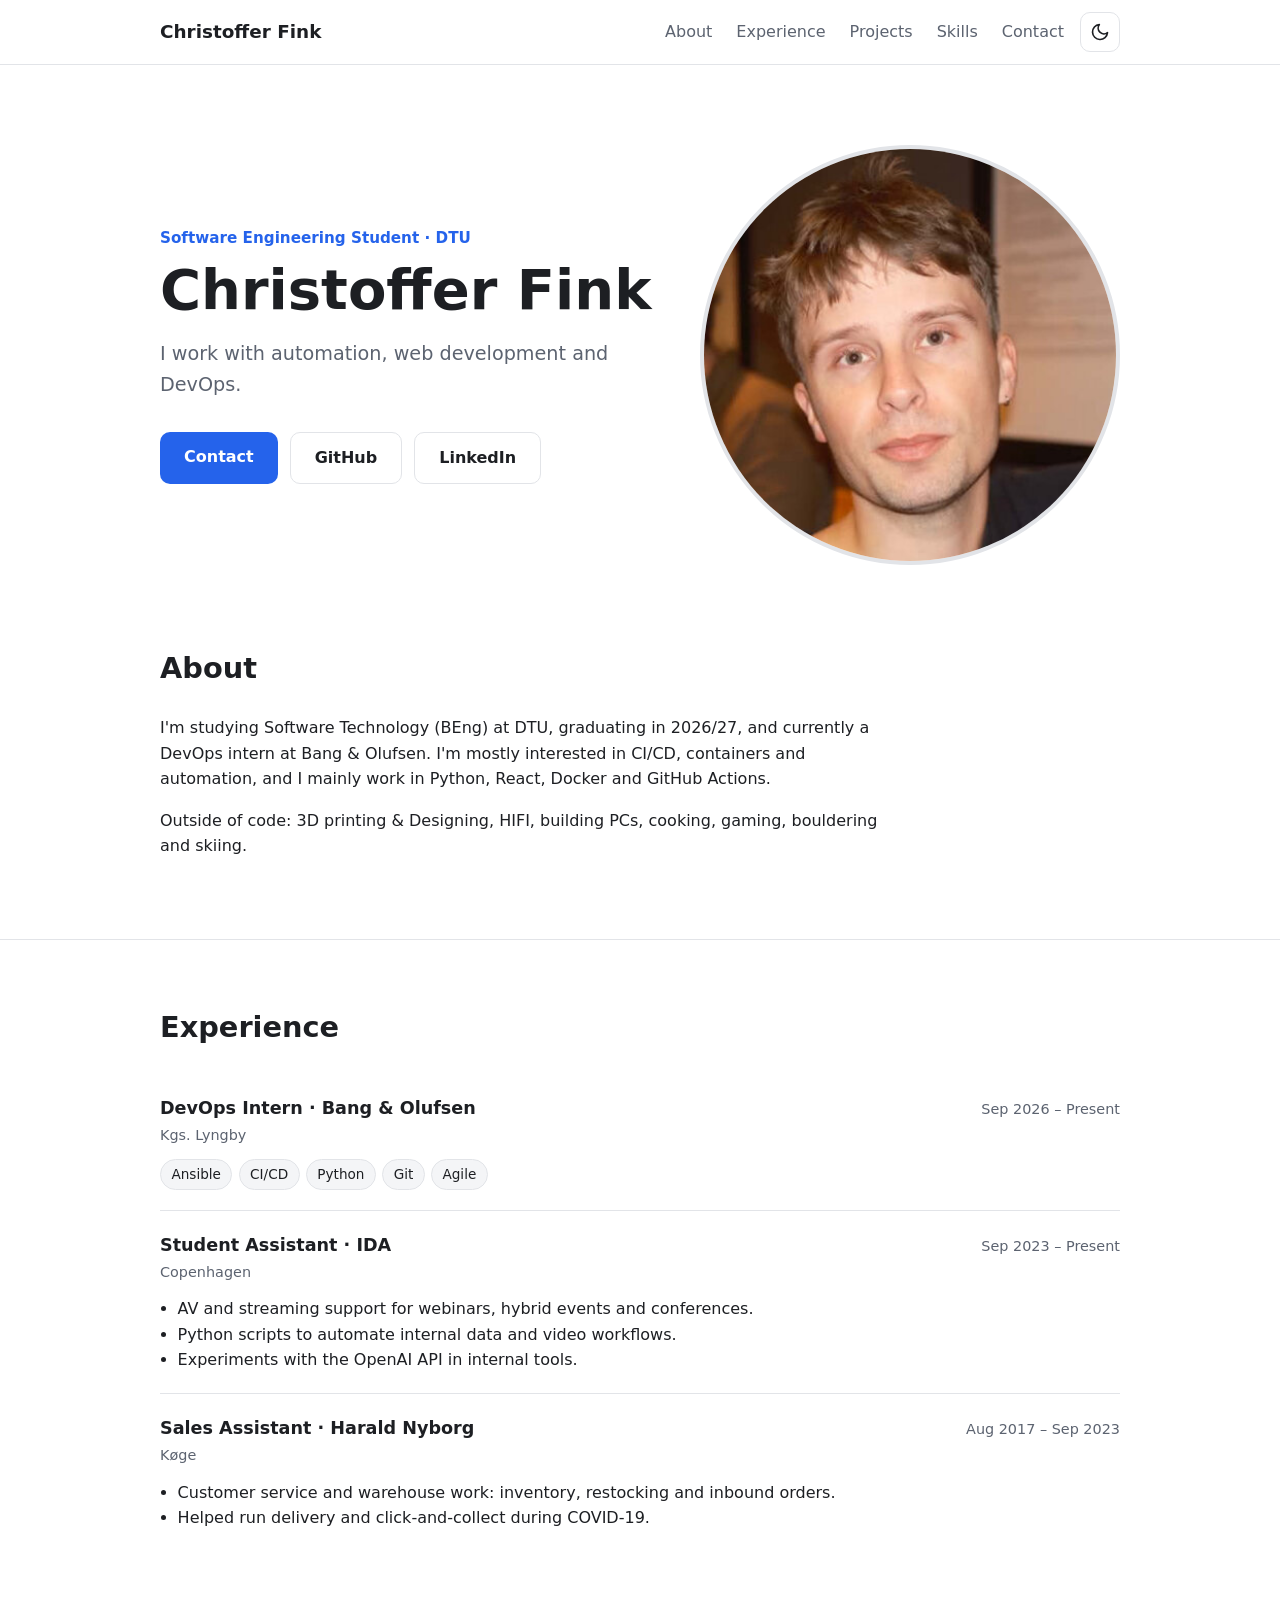
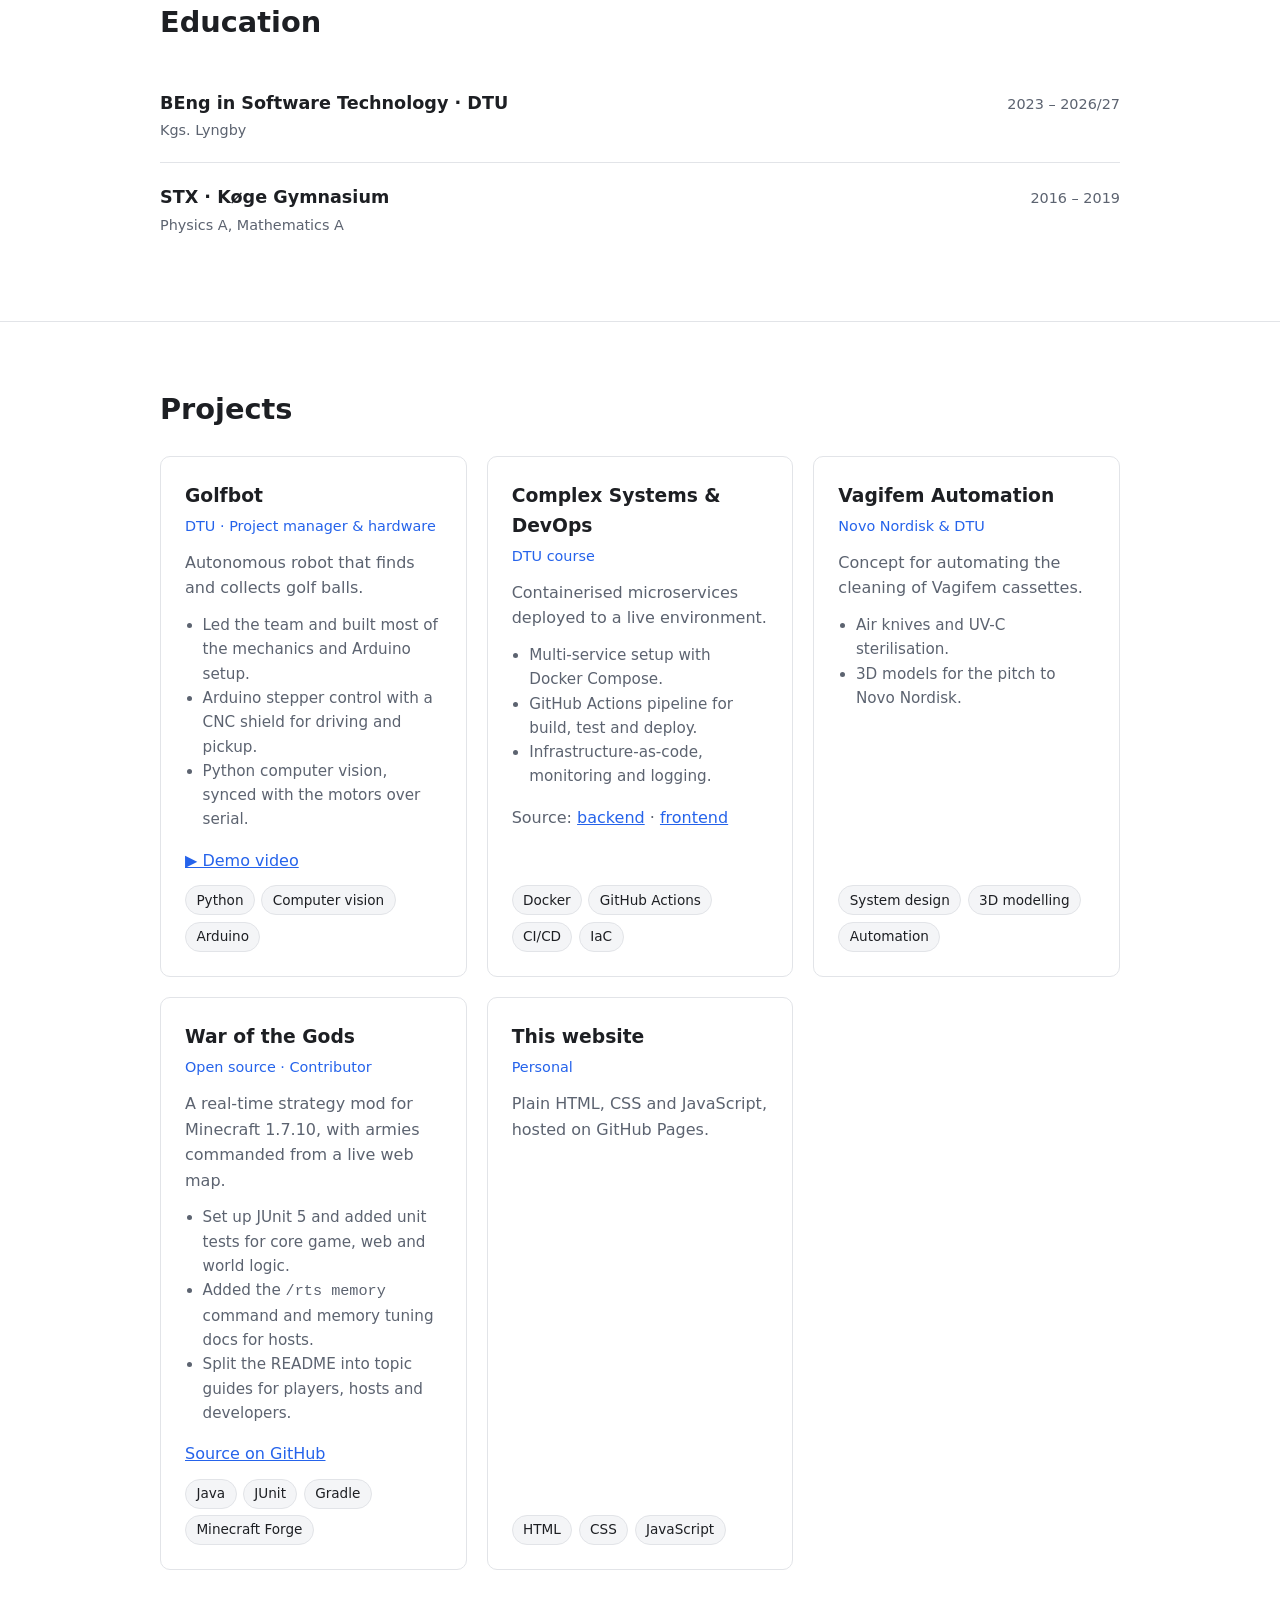
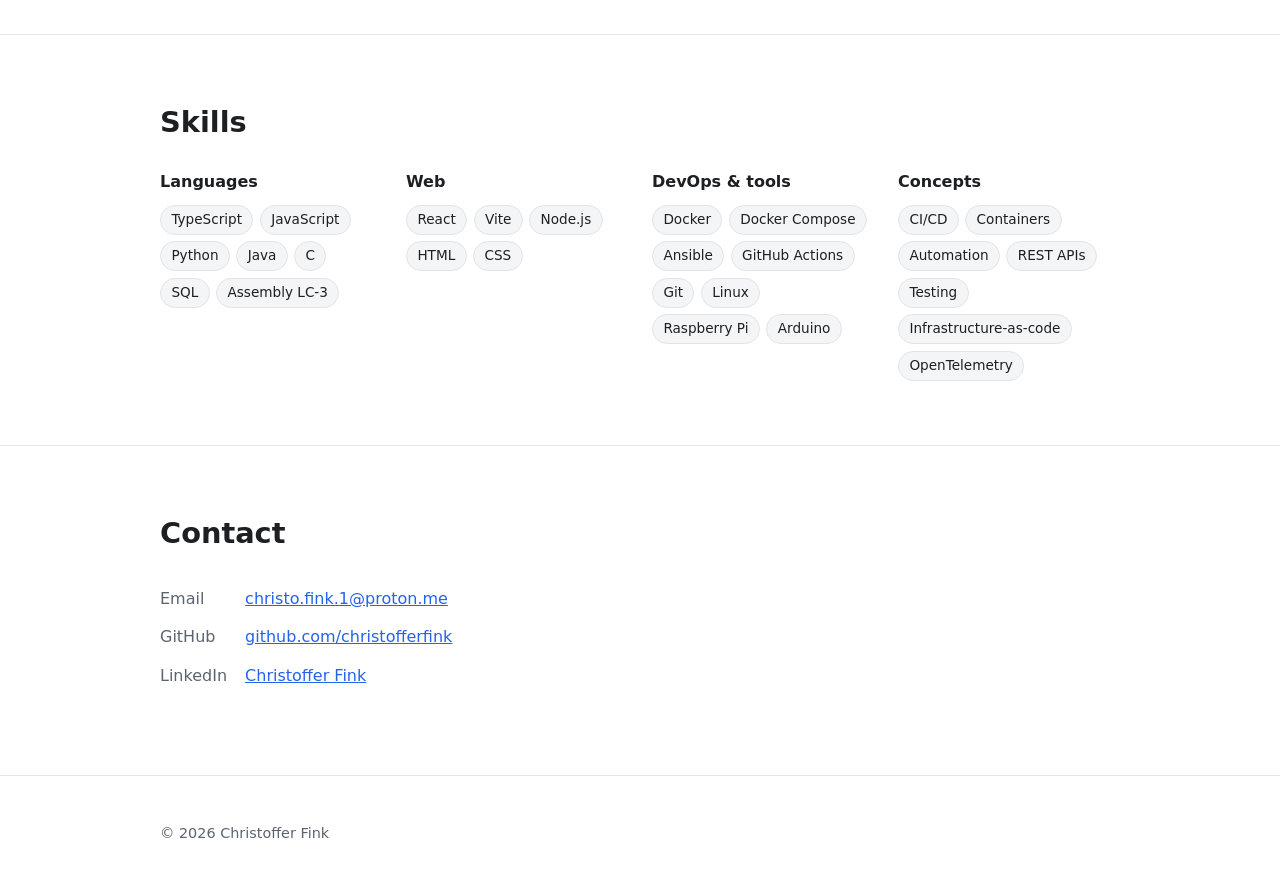
==== index.html @ 636d3ebb "Initial personal website" ====
<!DOCTYPE html>
<html lang="en">
<head>
  <meta charset="utf-8">
  <meta name="viewport" content="width=device-width, initial-scale=1">
  <title>Christoffer Fink</title>
  <meta name="description" content="Christoffer Fink, Software Engineering student at DTU.">
  <link rel="icon" href="assets/favicon.png" type="image/png">
  <link rel="apple-touch-icon" href="assets/avatar.jpg">
  <link rel="stylesheet" href="css/style.css">
  <script src="js/theme.js"></script>
  <script src="js/main.js" defer></script>
</head>
<body>
  <header class="site-header">
    <div class="container header-inner">
      <a href="./" class="logo">Christoffer Fink</a>
      <div class="header-actions">
        <nav id="site-nav" class="site-nav">
          <a href="#about">About</a>
          <a href="#experience">Experience</a>
          <a href="#projects">Projects</a>
          <a href="#skills">Skills</a>
          <a href="#contact">Contact</a>
        </nav>
        <button type="button" class="icon-button theme-toggle" aria-label="Toggle dark mode">
          <svg class="icon-moon" viewBox="0 0 24 24" width="20" height="20" fill="none" stroke="currentColor" stroke-width="2" stroke-linecap="round" stroke-linejoin="round" aria-hidden="true">
            <path d="M21 12.8A9 9 0 1 1 11.2 3a7 7 0 0 0 9.8 9.8z"/>
          </svg>
          <svg class="icon-sun" viewBox="0 0 24 24" width="20" height="20" fill="none" stroke="currentColor" stroke-width="2" stroke-linecap="round" stroke-linejoin="round" aria-hidden="true">
            <circle cx="12" cy="12" r="4"/>
            <path d="M12 2v2M12 20v2M4.9 4.9l1.4 1.4M17.7 17.7l1.4 1.4M2 12h2M20 12h2M4.9 19.1l1.4-1.4M17.7 6.3l1.4-1.4"/>
          </svg>
        </button>
        <button type="button" class="icon-button nav-toggle" aria-expanded="false" aria-controls="site-nav" aria-label="Toggle menu">☰</button>
      </div>
    </div>
  </header>

  <main>
    <section class="hero">
      <div class="container hero-inner">
        <div class="hero-text">
          <p class="eyebrow">Software Engineering Student · DTU</p>
          <h1>Christoffer Fink</h1>
          <p class="lead">I work with automation, web development and DevOps.</p>
          <div class="button-row">
            <a href="#contact" class="button">Contact</a>
            <a href="https://github.com/christofferfink" class="button button-outline">GitHub</a>
            <a href="https://www.linkedin.com/in/christoffer-f-76949721b" class="button button-outline">LinkedIn</a>
          </div>
        </div>
        <img src="assets/avatar.jpg" alt="Photo of Christoffer Fink" class="hero-photo" width="400" height="400">
      </div>
    </section>

    <section id="about" class="section">
      <div class="container">
        <h2>About</h2>
        <p class="prose">
          I'm studying Software Technology (BEng) at DTU, graduating in 2026/27, and currently a DevOps intern at Bang &amp; Olufsen. I'm mostly interested in
          CI/CD, containers and automation, and I mainly work in Python, React, Docker and GitHub Actions.
        </p>
        <p class="prose">Outside of code: 3D printing & Designing, HIFI, building PCs, cooking, gaming, bouldering and skiing.</p>
      </div>
    </section>

    <section id="experience" class="section">
      <div class="container">
        <h2>Experience</h2>

        <article class="entry">
          <div class="entry-head">
            <h3>DevOps Intern · Bang &amp; Olufsen</h3>
            <span class="entry-date">Sep 2026 – Present</span>
          </div>
          <p class="entry-meta">Kgs. Lyngby</p>
          <ul class="tags">
            <li>Ansible</li><li>CI/CD</li><li>Python</li><li>Git</li><li>Agile</li>
          </ul>
        </article>

        <article class="entry">
          <div class="entry-head">
            <h3>Student Assistant · IDA</h3>
            <span class="entry-date">Sep 2023 – Present</span>
          </div>
          <p class="entry-meta">Copenhagen</p>
          <ul>
            <li>AV and streaming support for webinars, hybrid events and conferences.</li>
            <li>Python scripts to automate internal data and video workflows.</li>
            <li>Experiments with the OpenAI API in internal tools.</li>
          </ul>
        </article>

        <article class="entry">
          <div class="entry-head">
            <h3>Sales Assistant · Harald Nyborg</h3>
            <span class="entry-date">Aug 2017 – Sep 2023</span>
          </div>
          <p class="entry-meta">Køge</p>
          <ul>
            <li>Customer service and warehouse work: inventory, restocking and inbound orders.</li>
            <li>Helped run delivery and click-and-collect during COVID-19.</li>
          </ul>
        </article>

        <h2 class="section-break">Education</h2>

        <article class="entry">
          <div class="entry-head">
            <h3>BEng in Software Technology · DTU</h3>
            <span class="entry-date">2023 – 2026/27</span>
          </div>
          <p class="entry-meta">Kgs. Lyngby</p>
        </article>

        <article class="entry">
          <div class="entry-head">
            <h3>STX · Køge Gymnasium</h3>
            <span class="entry-date">2016 – 2019</span>
          </div>
          <p class="entry-meta">Physics A, Mathematics A</p>
        </article>
      </div>
    </section>

    <section id="projects" class="section">
      <div class="container">
        <h2>Projects</h2>
        <div class="cards">
          <article class="card">
            <h3>Golfbot</h3>
            <p class="card-meta">DTU · Project manager &amp; hardware</p>
            <p>Autonomous robot that finds and collects golf balls.</p>
            <ul>
              <li>Led the team and built most of the mechanics and Arduino setup.</li>
              <li>Arduino stepper control with a CNC shield for driving and pickup.</li>
              <li>Python computer vision, synced with the motors over serial.</li>
            </ul>
            <p><a href="https://www.youtube.com/watch?v=AxMZWhDcoao">▶ Demo video</a></p>
            <ul class="tags">
              <li>Python</li><li>Computer vision</li><li>Arduino</li>
            </ul>
          </article>

          <article class="card">
            <h3>Complex Systems &amp; DevOps</h3>
            <p class="card-meta">DTU course</p>
            <p>Containerised microservices deployed to a live environment.</p>
            <ul>
              <li>Multi-service setup with Docker Compose.</li>
              <li>GitHub Actions pipeline for build, test and deploy.</li>
              <li>Infrastructure-as-code, monitoring and logging.</li>
            </ul>
            <p>
              Source:
              <a href="https://github.com/Complex-systems-and-devops-gruppe-8/backend">backend</a> ·
              <a href="https://github.com/Complex-systems-and-devops-gruppe-8/frontend">frontend</a>
            </p>
            <ul class="tags">
              <li>Docker</li><li>GitHub Actions</li><li>CI/CD</li><li>IaC</li>
            </ul>
          </article>

          <article class="card">
            <h3>Vagifem Automation</h3>
            <p class="card-meta">Novo Nordisk &amp; DTU</p>
            <p>Concept for automating the cleaning of Vagifem cassettes.</p>
            <ul>
              <li>Air knives and UV-C sterilisation.</li>
              <li>3D models for the pitch to Novo Nordisk.</li>
            </ul>
            <ul class="tags">
              <li>System design</li><li>3D modelling</li><li>Automation</li>
            </ul>
          </article>

          <article class="card">
            <h3>War of the Gods</h3>
            <p class="card-meta">Open source · Contributor</p>
            <p>A real-time strategy mod for Minecraft 1.7.10, with armies commanded from a live web map.</p>
            <ul>
              <li>Set up JUnit 5 and added unit tests for core game, web and world logic.</li>
              <li>Added the <code>/rts memory</code> command and memory tuning docs for hosts.</li>
              <li>Split the README into topic guides for players, hosts and developers.</li>
            </ul>
            <p><a href="https://github.com/Carlrune20/War-of-the-Gods">Source on GitHub</a></p>
            <ul class="tags">
              <li>Java</li><li>JUnit</li><li>Gradle</li><li>Minecraft Forge</li>
            </ul>
          </article>

          <article class="card">
            <h3>This website</h3>
            <p class="card-meta">Personal</p>
            <p>Plain HTML, CSS and JavaScript, hosted on GitHub Pages.</p>
            <ul class="tags">
              <li>HTML</li><li>CSS</li><li>JavaScript</li>
            </ul>
          </article>
        </div>
      </div>
    </section>

    <section id="skills" class="section">
      <div class="container">
        <h2>Skills</h2>
        <div class="skills">
          <div>
            <h3>Languages</h3>
            <ul class="tags">
              <li>TypeScript</li><li>JavaScript</li><li>Python</li><li>Java</li><li>C</li><li>SQL</li><li>Assembly LC-3</li>
            </ul>
          </div>
          <div>
            <h3>Web</h3>
            <ul class="tags">
              <li>React</li><li>Vite</li><li>Node.js</li><li>HTML</li><li>CSS</li>
            </ul>
          </div>
          <div>
            <h3>DevOps &amp; tools</h3>
            <ul class="tags">
              <li>Docker</li><li>Docker Compose</li><li>Ansible</li><li>GitHub Actions</li><li>Git</li><li>Linux</li><li>Raspberry Pi</li><li>Arduino</li>
            </ul>
          </div>
          <div>
            <h3>Concepts</h3>
            <ul class="tags">
              <li>CI/CD</li><li>Containers</li><li>Automation</li><li>REST APIs</li><li>Testing</li><li>Infrastructure-as-code</li><li>OpenTelemetry</li>
            </ul>
          </div>
        </div>
      </div>
    </section>

    <section id="contact" class="section">
      <div class="container">
        <h2>Contact</h2>
        <ul class="contact-list">
          <li><span class="contact-label">Email</span> <a href="mailto:christo.fink.1@proton.me">christo.fink.1@proton.me</a></li>
          <li><span class="contact-label">GitHub</span> <a href="https://github.com/christofferfink">github.com/christofferfink</a></li>
          <li><span class="contact-label">LinkedIn</span> <a href="https://www.linkedin.com/in/christoffer-f-76949721b">Christoffer Fink</a></li>
        </ul>
      </div>
    </section>
  </main>

  <footer class="site-footer">
    <div class="container">
      <p>&copy; <span id="year"></span> Christoffer Fink</p>
    </div>
  </footer>
</body>
</html>
---- css/style.css ----
:root {
  --bg: #ffffff;
  --bg-alt: #f4f5f7;
  --text: #1d1f23;
  --muted: #5c6370;
  --accent: #2563eb;
  --border: #e2e4e8;
  --radius: 10px;
  --max-width: 1000px;
  color-scheme: light;
}

/* Dark palette. js/theme.js sets data-theme from the saved choice or the system setting. */
:root[data-theme="dark"] {
  --bg: #121417;
  --bg-alt: #1a1d21;
  --text: #e6e8eb;
  --muted: #9aa1ac;
  --accent: #60a5fa;
  --border: #2a2e34;
  color-scheme: dark;
}

*,
*::before,
*::after {
  box-sizing: border-box;
}

html {
  scroll-behavior: smooth;
}

body {
  margin: 0;
  font-family: system-ui, -apple-system, "Segoe UI", Roboto, sans-serif;
  line-height: 1.6;
  background: var(--bg);
  color: var(--text);
}

img {
  max-width: 100%;
  display: block;
}

a {
  color: var(--accent);
}

.container {
  max-width: var(--max-width);
  margin: 0 auto;
  padding: 0 1.25rem;
}

.accent {
  color: var(--accent);
}

/* Header */
.site-header {
  position: sticky;
  top: 0;
  background: var(--bg);
  border-bottom: 1px solid var(--border);
  z-index: 10;
}

.header-inner {
  display: flex;
  align-items: center;
  justify-content: space-between;
  height: 64px;
}

.logo {
  font-weight: 700;
  font-size: 1.15rem;
  color: var(--text);
  text-decoration: none;
}

.site-nav {
  display: flex;
  gap: 1.5rem;
}

.site-nav a {
  color: var(--muted);
  text-decoration: none;
}

.site-nav a:hover {
  color: var(--text);
}

.header-actions {
  display: flex;
  align-items: center;
  gap: 1rem;
}

.icon-button {
  display: inline-flex;
  align-items: center;
  justify-content: center;
  width: 40px;
  height: 40px;
  background: none;
  border: 1px solid var(--border);
  border-radius: var(--radius);
  color: var(--text);
  font-size: 1.25rem;
  cursor: pointer;
}

.icon-button:hover {
  background: var(--bg-alt);
}

/* Show the moon in light mode, the sun in dark mode */
.icon-sun {
  display: none;
}

:root[data-theme="dark"] .icon-sun {
  display: block;
}

:root[data-theme="dark"] .icon-moon {
  display: none;
}

.nav-toggle {
  display: none;
}

/* Hero */
.hero {
  padding: 5rem 0 1rem;
}

.hero-inner {
  display: flex;
  align-items: center;
  gap: 3rem;
}

.hero-text {
  flex: 1;
}

.hero-photo {
  width: 420px;
  height: 420px;
  flex-shrink: 0;
  border-radius: 50%;
  object-fit: cover;
  border: 4px solid var(--border);
}

.hero h1 {
  font-size: clamp(2rem, 6vw, 3.5rem);
  line-height: 1.15;
  margin: 0 0 1rem;
}

.lead {
  font-size: 1.2rem;
  color: var(--muted);
  max-width: 40rem;
  margin: 0 0 2rem;
}

.button {
  display: inline-block;
  padding: 0.75rem 1.5rem;
  background: var(--accent);
  color: #fff;
  border-radius: var(--radius);
  text-decoration: none;
  font-weight: 600;
}

.button:hover {
  opacity: 0.9;
}

.button-outline {
  background: none;
  color: var(--text);
  border: 1px solid var(--border);
}

.button-outline:hover {
  background: var(--bg-alt);
  opacity: 1;
}

.button-row {
  display: flex;
  flex-wrap: wrap;
  gap: 0.75rem;
}

.eyebrow {
  margin: 0 0 0.5rem;
  color: var(--accent);
  font-weight: 600;
  font-size: 0.95rem;
}

/* Sections */
.section {
  padding: 4rem 0;
}

.section + .section {
  border-top: 1px solid var(--border);
}

.section h2 {
  margin-top: 0;
  font-size: 1.8rem;
}

.cards {
  display: grid;
  grid-template-columns: repeat(auto-fit, minmax(240px, 1fr));
  gap: 1.25rem;
}

.card {
  background: var(--bg);
  border: 1px solid var(--border);
  border-radius: var(--radius);
  padding: 1.5rem;
}

.card h3 {
  margin-top: 0;
}

.card {
  display: flex;
  flex-direction: column;
}

.card h3 {
  margin-bottom: 0.25rem;
}

.card p {
  color: var(--muted);
  margin: 0 0 0.75rem;
}

.card .card-meta {
  font-size: 0.9rem;
  color: var(--accent);
  margin-bottom: 0.75rem;
}

.card ul:not(.tags) {
  padding-left: 1.1rem;
  margin: 0 0 1rem;
  color: var(--muted);
  font-size: 0.95rem;
}

.card .tags {
  margin-top: auto;
}

.prose {
  max-width: 45rem;
}

.section .section-break {
  margin-top: 3rem;
}

/* Experience & education entries */
.entry {
  padding: 1.25rem 0;
  border-bottom: 1px solid var(--border);
}

.entry:last-child,
.entry:has(+ .section-break) {
  border-bottom: none;
}

.entry-head {
  display: flex;
  flex-wrap: wrap;
  justify-content: space-between;
  align-items: baseline;
  gap: 0.25rem 1rem;
}

.entry-head h3 {
  margin: 0;
  font-size: 1.1rem;
}

.entry-date,
.entry-meta {
  color: var(--muted);
  font-size: 0.9rem;
}

.entry-meta {
  margin: 0.15rem 0 0;
}

.entry ul {
  padding-left: 1.1rem;
  margin: 0.75rem 0 0;
}

.entry .tags {
  padding-left: 0;
}

/* Tags (skills, tech used) */
.tags {
  display: flex;
  flex-wrap: wrap;
  gap: 0.4rem;
  list-style: none;
  padding: 0;
  margin: 0;
}

.tags li {
  padding: 0.2rem 0.65rem;
  border: 1px solid var(--border);
  border-radius: 999px;
  background: var(--bg-alt);
  font-size: 0.85rem;
}

.skills {
  display: grid;
  grid-template-columns: repeat(auto-fit, minmax(220px, 1fr));
  gap: 1.5rem;
}

.skills h3 {
  margin: 0 0 0.6rem;
  font-size: 1rem;
}

/* Contact */
.contact-list {
  list-style: none;
  padding: 0;
}

.contact-list li {
  padding: 0.4rem 0;
}

.contact-label {
  display: inline-block;
  width: 5rem;
  color: var(--muted);
}

/* Footer */
.site-footer {
  border-top: 1px solid var(--border);
  padding: 2rem 0;
  color: var(--muted);
  font-size: 0.9rem;
}

/* Mobile */
@media (max-width: 800px) {
  .header-actions {
    gap: 0.5rem;
  }

  .hero {
    padding: 2.5rem 0 0.5rem;
  }

  .hero-inner {
    flex-direction: column-reverse;
    text-align: center;
    gap: 2rem;
  }

  .hero-photo {
    width: 300px;
    height: 300px;
  }

  .lead {
    margin-left: auto;
    margin-right: auto;
  }

  .button-row {
    justify-content: center;
  }

  .nav-toggle {
    display: inline-flex;
  }

  .site-nav {
    display: none;
    position: absolute;
    top: 64px;
    left: 0;
    right: 0;
    flex-direction: column;
    gap: 0;
    background: var(--bg);
    border-bottom: 1px solid var(--border);
  }

  .site-nav.open {
    display: flex;
  }

  .site-nav a {
    padding: 0.9rem 1.25rem;
  }
}
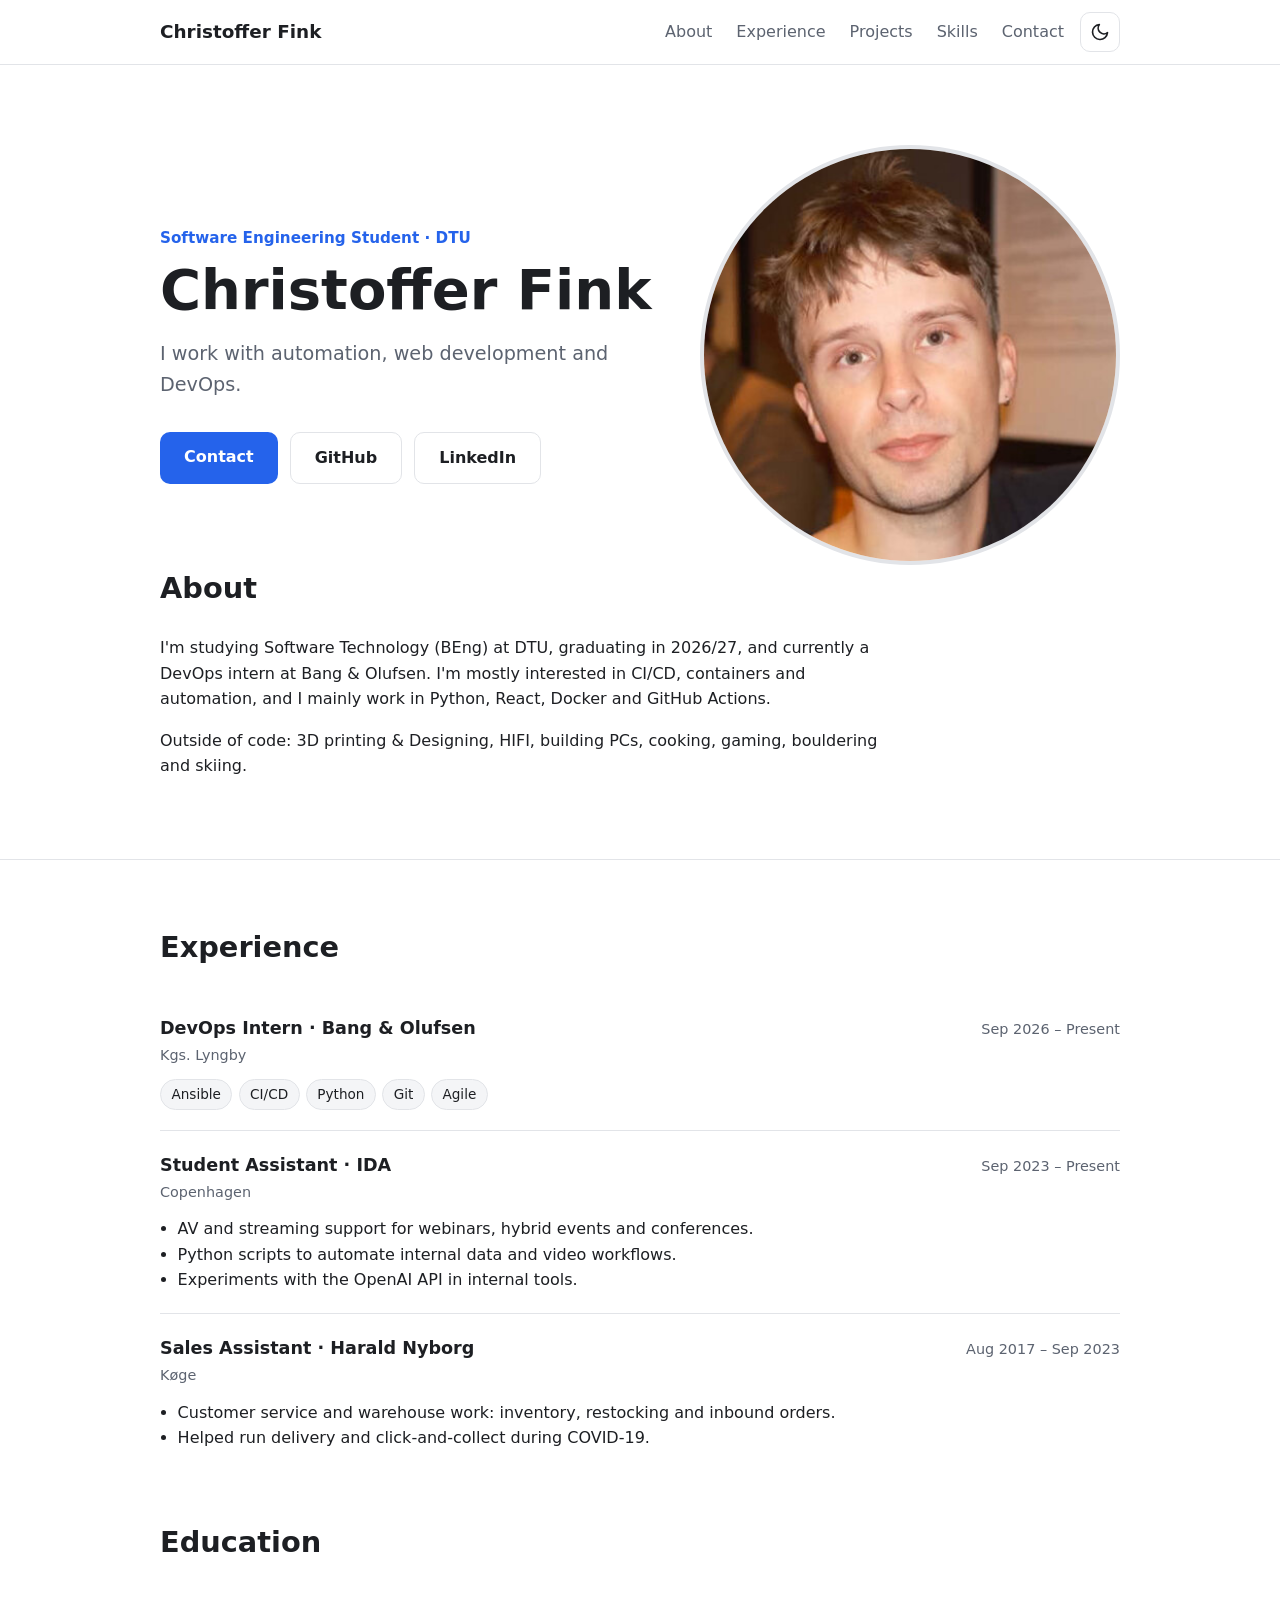
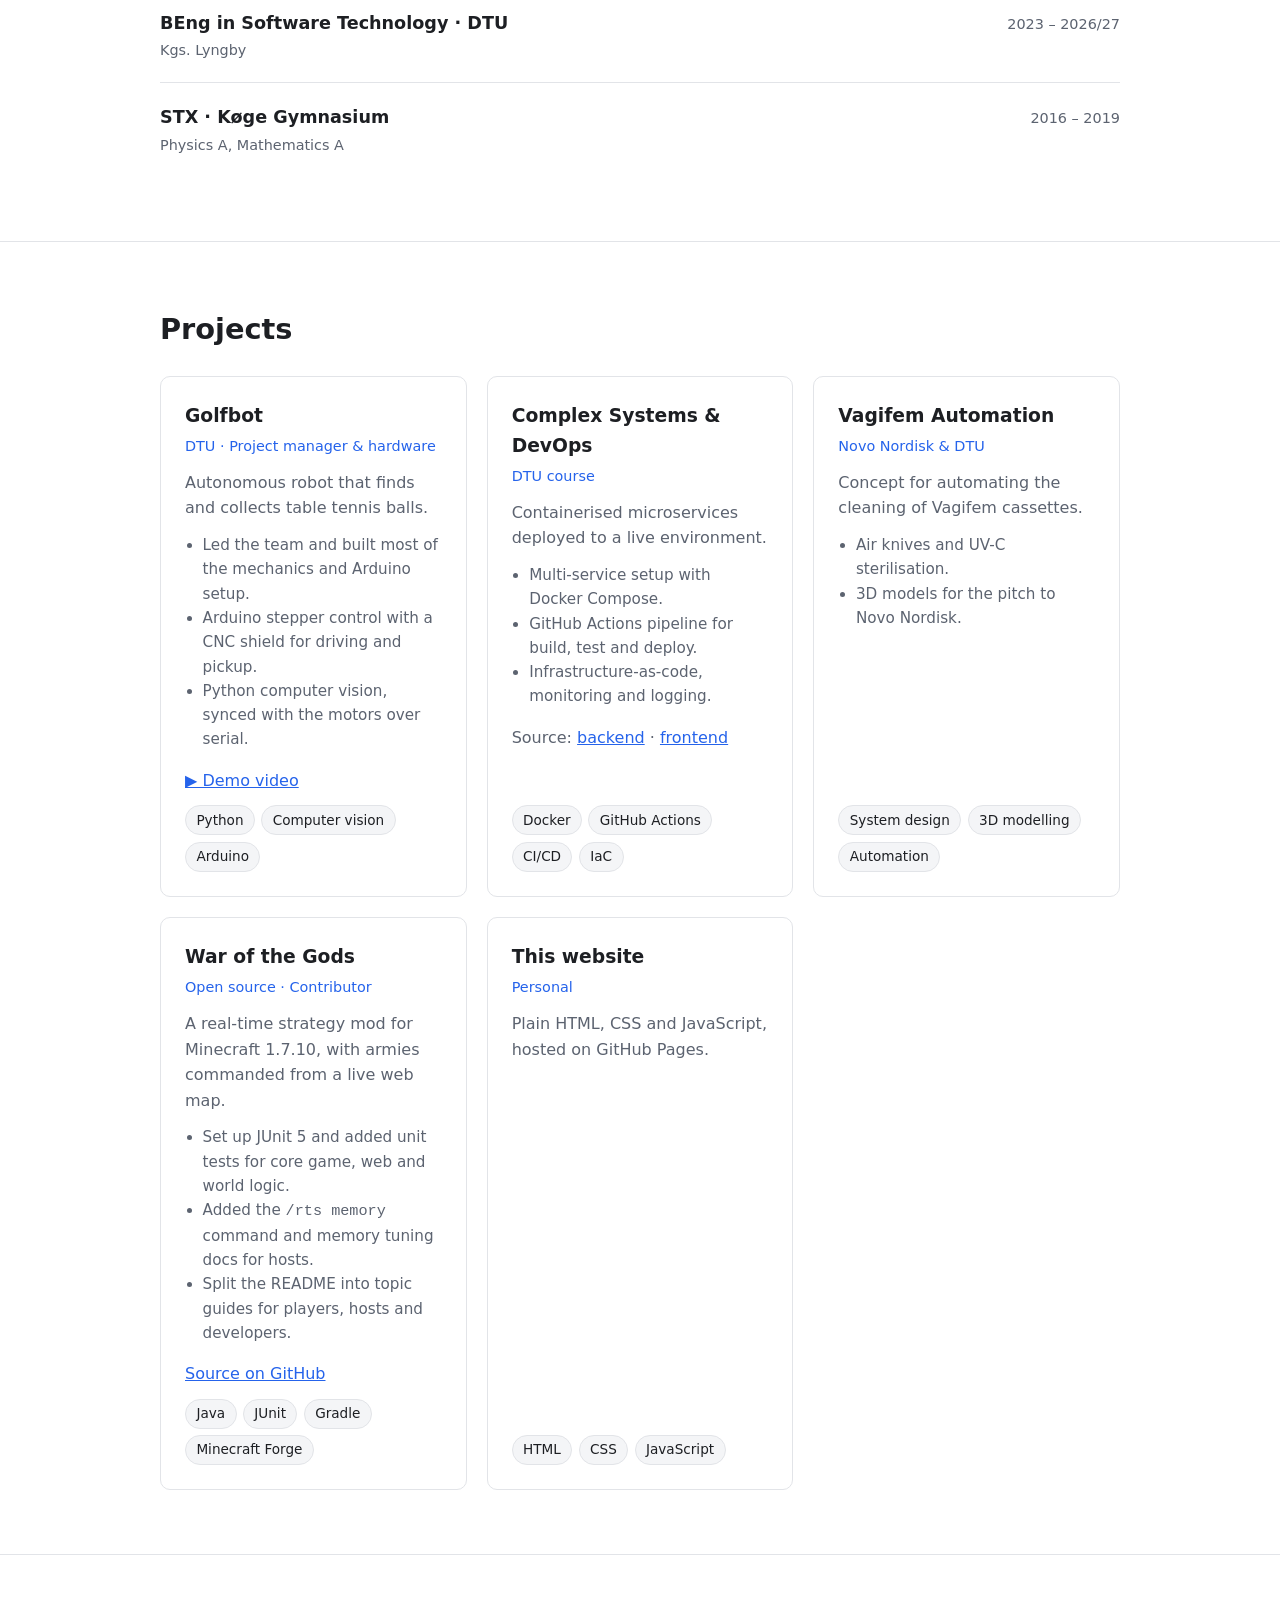
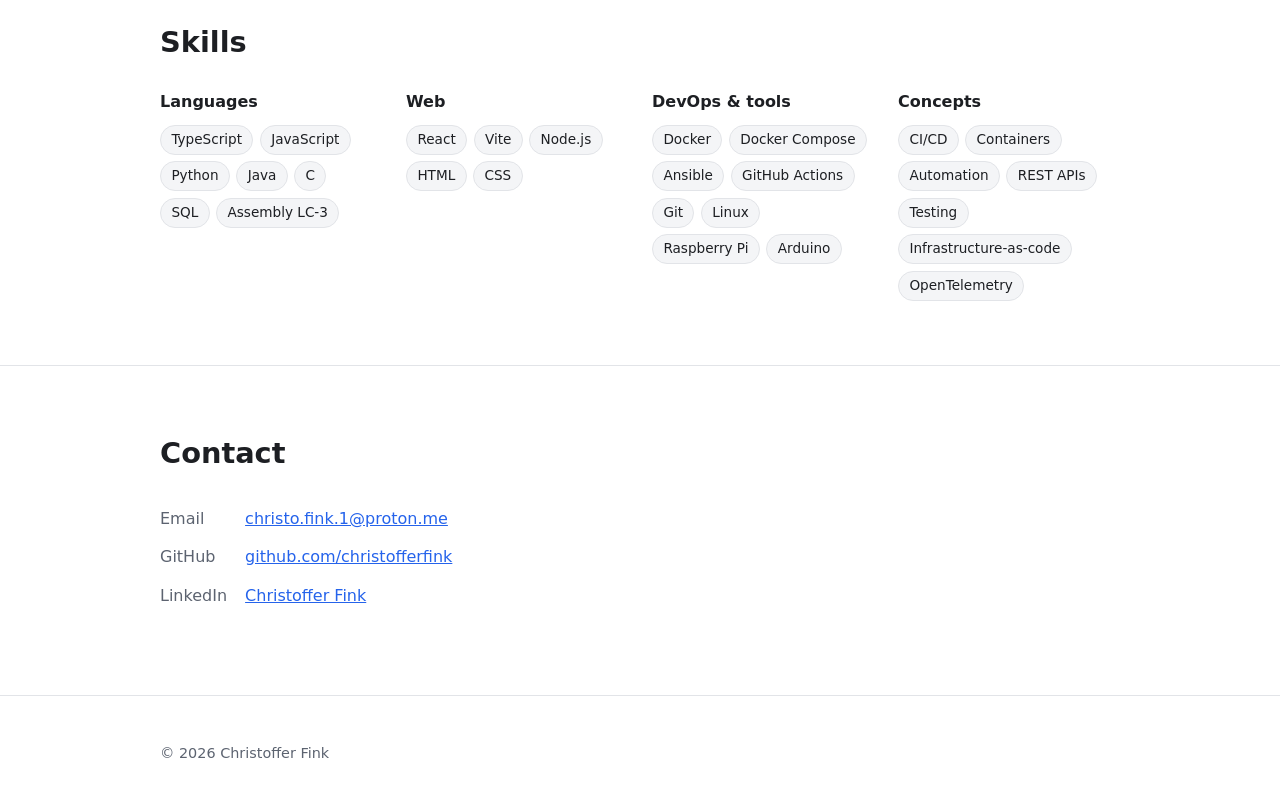
==== commit d35896dc: "fix: typo" ====
--- a/index.html
+++ b/index.html
@@ -132,7 +132,7 @@
           <article class="card">
             <h3>Golfbot</h3>
             <p class="card-meta">DTU · Project manager &amp; hardware</p>
-            <p>Autonomous robot that finds and collects golf balls.</p>
+            <p>Autonomous robot that finds and collects table tennis balls.</p>
             <ul>
               <li>Led the team and built most of the mechanics and Arduino setup.</li>
               <li>Arduino stepper control with a CNC shield for driving and pickup.</li>
--- a/css/style.css
+++ b/css/style.css
@@ -138,7 +138,7 @@
 
 /* Hero */
 .hero {
-  padding: 5rem 0 1rem;
+  padding: 5rem 0 0;
 }
 
 .hero-inner {
@@ -218,6 +218,10 @@
 
 .section + .section {
   border-top: 1px solid var(--border);
+}
+
+.hero + .section {
+  padding-top: 0;
 }
 
 .section h2 {
